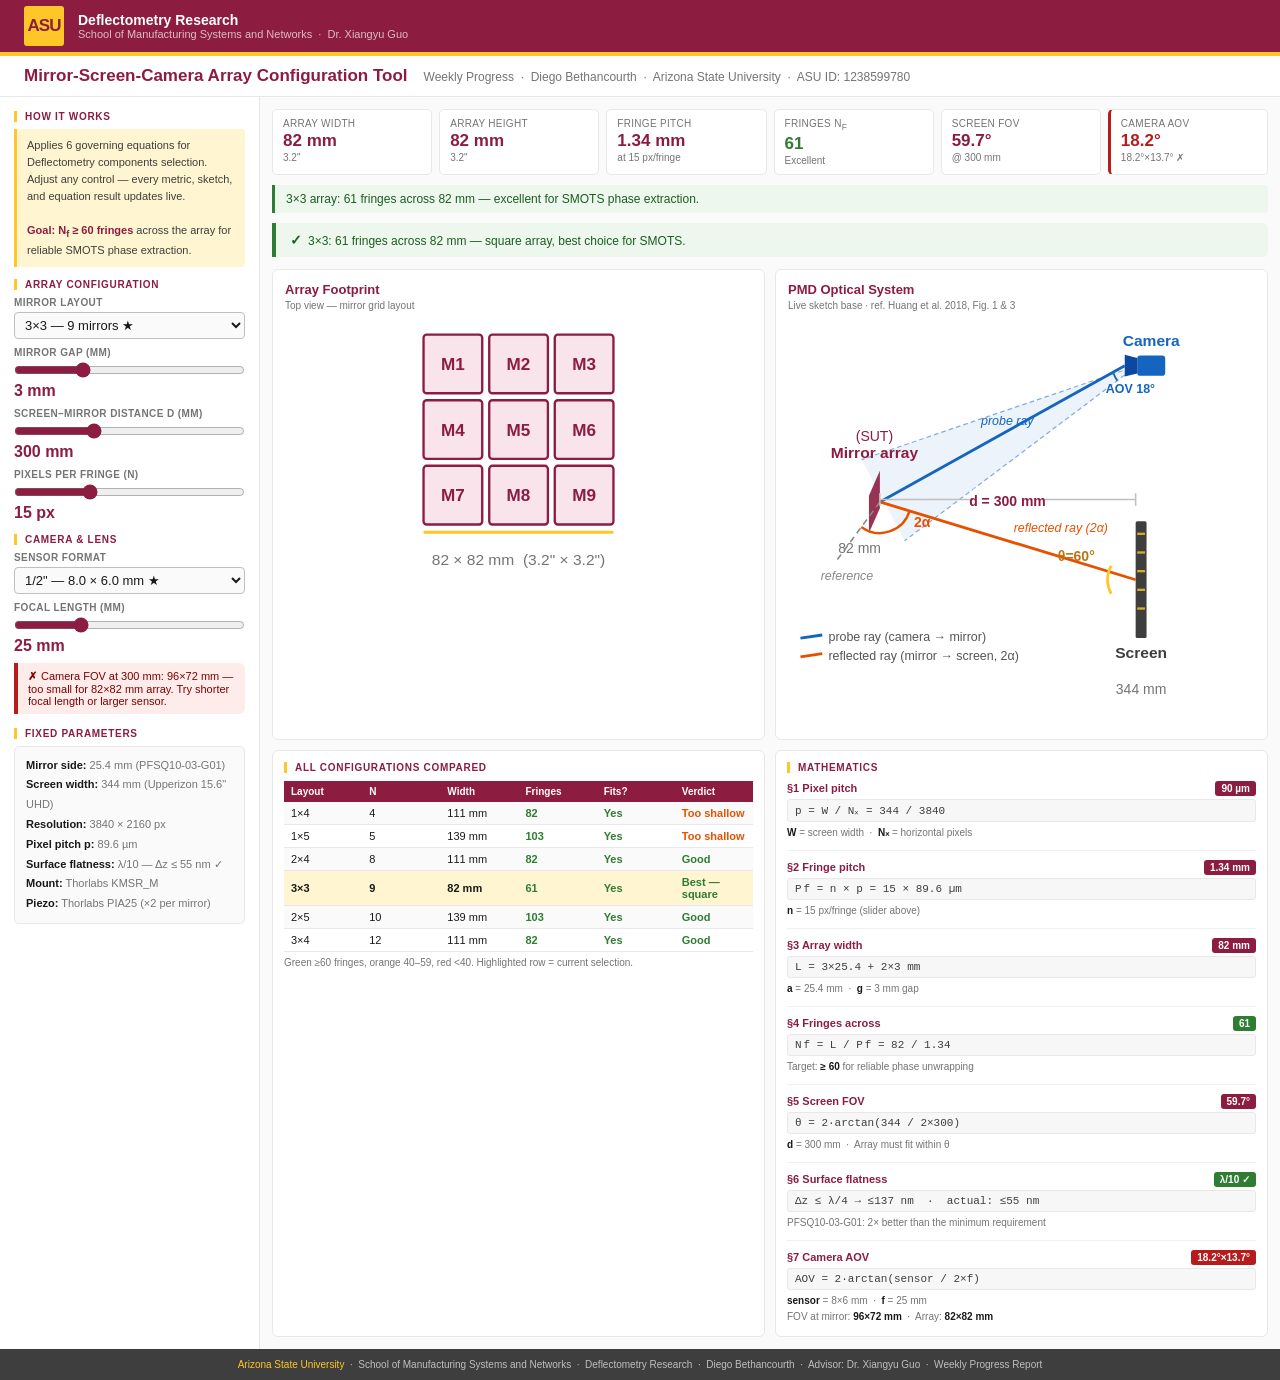
==== index.html @ 4e740aba "Rename Deflectometry_Mirror-Array-Camera-Calculator v1.2.html to index.html" ====
<!DOCTYPE html>
<html lang="en">
<head>
<meta charset="UTF-8">
<meta name="viewport" content="width=device-width, initial-scale=1.0">
<title>ASU Deflectometry — Array Configuration Tool</title>
<style>
*{box-sizing:border-box;margin:0;padding:0}
body{font-family:Arial,Helvetica,sans-serif;background:#FAFAFA;color:#191919;font-size:14px}
.nav{background:#8C1D40;display:flex;align-items:center;gap:14px;padding:0 24px;height:52px}
.asu-mark{background:#FFC627;width:40px;height:40px;display:flex;align-items:center;justify-content:center;border-radius:3px;flex-shrink:0}
.asu-mark span{color:#8C1D40;font-weight:900;font-size:17px;letter-spacing:-1px;font-family:Arial,sans-serif}
.nav-text{color:#fff}.nav-text .t1{font-size:14px;font-weight:700;line-height:1.2}.nav-text .t2{font-size:11px;color:rgba(255,255,255,0.7)}
.gold-bar{height:4px;background:#FFC627}
.page-hdr{background:#fff;border-bottom:1px solid #E8E8E8;padding:10px 24px;display:flex;align-items:baseline;gap:16px}
.page-hdr h1{font-size:17px;font-weight:700;color:#8C1D40}.page-hdr p{font-size:12px;color:#747474}
.app{display:grid;grid-template-columns:260px 1fr;gap:0;min-height:calc(100vh - 80px)}
.left-col{background:#fff;border-right:1px solid #E8E8E8;padding:14px;display:flex;flex-direction:column;gap:12px}
.right-col{padding:12px;display:flex;flex-direction:column;gap:10px}
.sec-lbl{font-size:10px;font-weight:700;color:#8C1D40;text-transform:uppercase;letter-spacing:.07em;border-left:3px solid #FFC627;padding-left:8px;margin-bottom:7px}
.ctrl-group{display:flex;flex-direction:column;gap:4px}
.ctrl-group label{font-size:10px;font-weight:700;color:#747474;text-transform:uppercase;letter-spacing:.04em}
.ctrl-group select{width:100%;font-size:13px;color:#191919;border:1px solid #BFBFBF;border-radius:4px;padding:4px 6px;background:#FAFAFA}
.ctrl-group input[type=range]{width:100%;accent-color:#8C1D40}
.ctrl-val{font-size:16px;font-weight:700;color:#8C1D40}
.explainer{background:#FFF5D0;border-left:3px solid #FFC627;padding:8px 10px;font-size:11px;color:#3E3E3E;line-height:1.55;border-radius:0 4px 4px 0}
.explainer strong{color:#8C1D40}
.fixed-box{background:#FAFAFA;border:1px solid #E8E8E8;border-radius:5px;padding:9px 11px}
.mvar{font-size:11px;color:#747474;line-height:1.8}.mvar span{color:#191919;font-weight:700}
.metrics-row{display:grid;grid-template-columns:repeat(6,1fr);gap:7px}
.metric{background:#fff;border:1px solid #E8E8E8;border-radius:5px;padding:8px 10px}
.metric .ml{font-size:10px;color:#747474;text-transform:uppercase;letter-spacing:.03em;margin-bottom:2px}
.metric .mv{font-size:17px;font-weight:700;color:#8C1D40}.metric .ms{font-size:10px;color:#747474;margin-top:1px}
.status-ok{background:#edf7ed;border-left:3px solid #2e7d32;border-radius:0 4px 4px 0;padding:7px 11px;font-size:12px;color:#1b5e20}
.status-warn{background:#fff8e1;border-left:3px solid #f9a825;border-radius:0 4px 4px 0;padding:7px 11px;font-size:12px;color:#4e342e}
.mid-row{display:grid;grid-template-columns:1fr 1fr;gap:10px}
.panel{background:#fff;border:1px solid #E8E8E8;border-radius:6px;padding:12px}
.panel-heading{font-size:13px;font-weight:700;color:#8C1D40;margin-bottom:3px}
.panel-sub{font-size:10px;color:#747474;margin-bottom:8px}
.bottom-row{display:grid;grid-template-columns:1fr 1fr;gap:10px}
.card{background:#fff;border:1px solid #E8E8E8;border-radius:6px;padding:11px}
.comp-table{width:100%;border-collapse:collapse;font-size:11px;table-layout:fixed}
.comp-table th{background:#8C1D40;color:#fff;padding:5px 7px;text-align:left;font-size:10px;font-weight:700}
.comp-table td{padding:5px 7px;border-bottom:1px solid #E8E8E8}
.comp-table tr.act td{background:#FFF5D0;font-weight:700}
.comp-table tr:nth-child(even):not(.act) td{background:#FAFAFA}
.g{color:#2e7d32;font-weight:700}.m{color:#e65100;font-weight:700}.b{color:#b71c1c;font-weight:700}
.math-block{margin-bottom:9px;padding-bottom:9px;border-bottom:1px solid #F0F0F0}
.math-block:last-child{border-bottom:none;margin-bottom:0;padding-bottom:0}
.math-title{font-size:11px;font-weight:700;color:#8C1D40;margin-bottom:3px;display:flex;justify-content:space-between;align-items:center}
.live{background:#8C1D40;color:#fff;font-size:10px;font-weight:700;padding:2px 6px;border-radius:3px;white-space:nowrap}
.formula{background:#F7F7F7;border:1px solid #E8E8E8;border-radius:3px;padding:4px 7px;font-family:"Courier New",monospace;font-size:11px;color:#3E3E3E;margin:3px 0}
.mvar2{font-size:10px;color:#747474;line-height:1.6}.mvar2 span{color:#191919;font-weight:700}
.verdict-good{background:#edf7ed;border-left:4px solid #2e7d32;border-radius:0 6px 6px 0;padding:9px 14px;font-size:12px;color:#1b5e20;font-weight:500;margin-bottom:2px}
.verdict-warn{background:#fff8e1;border-left:4px solid #f9a825;border-radius:0 6px 6px 0;padding:9px 14px;font-size:12px;color:#6d4c00;font-weight:500;margin-bottom:2px}
.verdict-bad{background:#fdecea;border-left:4px solid #b71c1c;border-radius:0 6px 6px 0;padding:9px 14px;font-size:12px;color:#7f0000;font-weight:500;margin-bottom:2px}
.footer{background:#3E3E3E;color:#BFBFBF;font-size:10px;padding:10px 24px;text-align:center;margin-top:auto}
.footer span{color:#FFC627}
</style>
</head>
<body>

<div class="nav">
  <div class="asu-mark"><span>ASU</span></div>
  <div class="nav-text">
    <div class="t1">Deflectometry Research</div>
    <div class="t2">School of Manufacturing Systems and Networks &nbsp;·&nbsp; Dr. Xiangyu Guo</div>
  </div>
</div>
<div class="gold-bar"></div>

<div class="page-hdr">
  <h1>Mirror-Screen-Camera Array Configuration Tool</h1>
  <p>Weekly Progress &nbsp;·&nbsp; Diego Bethancourth &nbsp;·&nbsp; Arizona State University &nbsp;·&nbsp; ASU ID: 1238599780</p>
</div>

<div class="app">
  <div class="left-col">

    <div>
      <div class="sec-lbl">How it works</div>
      <div class="explainer">
        Applies 6 governing equations for Deflectometry components selection. Adjust any control — every metric, sketch, and equation result updates live.
        <br><br><strong>Goal: N<sub>f</sub> &ge; 60 fringes</strong> across the array for reliable SMOTS phase extraction.
      </div>
    </div>

    <div>
      <div class="sec-lbl">Array configuration</div>
      <div class="ctrl-group" style="margin-bottom:8px">
        <label>Mirror layout</label>
        <select id="arr" onchange="update()">
          <option value="1x4">1&times;4 &mdash; 4 mirrors (linear)</option>
          <option value="1x5">1&times;5 &mdash; 5 mirrors (linear)</option>
          <option value="2x4">2&times;4 &mdash; 8 mirrors</option>
          <option value="3x3" selected>3&times;3 &mdash; 9 mirrors &#9733;</option>
          <option value="2x5">2&times;5 &mdash; 10 mirrors</option>
          <option value="3x4">3&times;4 &mdash; 12 mirrors</option>
        </select>
      </div>
      <div class="ctrl-group" style="margin-bottom:8px">
        <label>Mirror gap (mm)</label>
        <input type="range" id="gap" min="1" max="8" value="3" step="1" oninput="update()">
        <span class="ctrl-val" id="gap-v">3 mm</span>
      </div>
      <div class="ctrl-group" style="margin-bottom:8px">
        <label>Screen&ndash;mirror distance d (mm)</label>
        <input type="range" id="dist" min="200" max="500" value="300" step="10" oninput="update()">
        <span class="ctrl-val" id="dist-v">300 mm</span>
      </div>
      <div class="ctrl-group">
        <label>Pixels per fringe (n)</label>
        <input type="range" id="ppf" min="8" max="30" value="15" step="1" oninput="update()">
        <span class="ctrl-val" id="ppf-v">15 px</span>
      </div>
    </div>

    <div>
      <div class="sec-lbl">Camera &amp; Lens</div>
      <div class="ctrl-group" style="margin-bottom:8px">
        <label>Sensor format</label>
        <select id="sensor" onchange="update()">
          <option value="4.8,3.6">1/4" — 4.8 × 3.6 mm</option>
          <option value="6.4,4.8">1/3" — 6.4 × 4.8 mm</option>
          <option value="8.0,6.0" selected>1/2" — 8.0 × 6.0 mm ★</option>
          <option value="11.0,8.0">2/3" — 11.0 × 8.0 mm</option>
          <option value="12.8,9.6">1" — 12.8 × 9.6 mm</option>
          <option value="17.6,13.2">4/3" — 17.6 × 13.2 mm</option>
          <option value="23.5,15.6">APS-C — 23.5 × 15.6 mm</option>
        </select>
      </div>
      <div class="ctrl-group" style="margin-bottom:8px">
        <label>Focal length (mm)</label>
        <input type="range" id="focal" min="6" max="75" value="25" step="1" oninput="update()">
        <span class="ctrl-val" id="focal-v">25 mm</span>
      </div>
      <div id="cam-check" class="verdict-good" style="font-size:11px;padding:7px 10px;margin-top:4px"></div>
    </div>

    <div>
      <div class="sec-lbl">Fixed parameters</div>
      <div class="fixed-box">
        <div class="mvar">
          <span>Mirror side:</span> 25.4 mm (PFSQ10-03-G01)<br>
          <span>Screen width:</span> 344 mm (Upperizon 15.6&quot; UHD)<br>
          <span>Resolution:</span> 3840 &times; 2160 px<br>
          <span>Pixel pitch p:</span> 89.6 &micro;m<br>
          <span>Surface flatness:</span> &lambda;/10 &mdash; &Delta;z &le; 55 nm &#10003;<br>
          <span>Mount:</span> Thorlabs KMSR_M<br>
          <span>Piezo:</span> Thorlabs PIA25 (&times;2 per mirror)
        </div>
      </div>
    </div>

  </div>

  <div class="right-col">
    <div class="metrics-row" id="metrics"></div>
    <div id="status"></div>

    <div id="verdict-banner" class="verdict-good"></div>

    <div class="mid-row">
      <div class="panel">
        <div class="panel-heading">Array Footprint</div>
        <div class="panel-sub">Top view &mdash; mirror grid layout</div>
        <svg id="arr-svg" width="100%" viewBox="0 0 300 160"></svg>
      </div>
      <div class="panel">
        <div class="panel-heading">PMD Optical System</div>
        <div class="panel-sub">Live sketch base &middot; ref. Huang et al. 2018, Fig. 1 &amp; 3</div>
        <svg id="sys-svg" width="100%" viewBox="0 0 300 260"></svg>
      </div>
    </div>

    <div class="bottom-row">
      <div class="card">
        <div class="sec-lbl" style="margin-bottom:8px">All configurations compared</div>
        <div id="comp"></div>
      </div>
      <div class="card">
        <div class="sec-lbl" style="margin-bottom:8px">Mathematics</div>
        <div id="math"></div>
      </div>
    </div>
  </div>
</div>

<div class="footer">
  <span>Arizona State University</span> &nbsp;&middot;&nbsp; School of Manufacturing Systems and Networks &nbsp;&middot;&nbsp;
  Deflectometry Research &nbsp;&middot;&nbsp; Diego Bethancourth &nbsp;&middot;&nbsp; Advisor: Dr. Xiangyu Guo &nbsp;&middot;&nbsp; Weekly Progress Report
</div>

<script>
const MIRROR=25.4, SW=344, PP=SW/3840;
const cfgs={'1x4':{c:4,r:1},'1x5':{c:5,r:1},'2x4':{c:4,r:2},'3x3':{c:3,r:3},'2x5':{c:5,r:2},'3x4':{c:4,r:3}};

function update(){
  const key=document.getElementById('arr').value;
  const gap=+document.getElementById('gap').value;
  const dist=+document.getElementById('dist').value;
  const ppf=+document.getElementById('ppf').value;
  const focal=+document.getElementById('focal').value;
  const sensorVal=document.getElementById('sensor').value.split(',');
  const sW=+sensorVal[0], sH=+sensorVal[1];
  document.getElementById('gap-v').textContent=gap+' mm';
  document.getElementById('dist-v').textContent=dist+' mm';
  document.getElementById('ppf-v').textContent=ppf+' px';
  document.getElementById('focal-v').textContent=focal+' mm';

  // Camera AOV
  const aovH=2*Math.atan(sW/2/focal)*180/Math.PI;
  const aovV=2*Math.atan(sH/2/focal)*180/Math.PI;
  // Field of view at mirror distance
  const fovAtMir_W=2*dist*Math.tan(aovH/2*Math.PI/180);
  const fovAtMir_H=2*dist*Math.tan(aovV/2*Math.PI/180);

  const {c,r}=cfgs[key];
  const W=c*MIRROR+(c-1)*gap, H=r*MIRROR+(r-1)*gap;
  const Pf=ppf*PP, Nf=W/Pf;
  const fov=2*Math.atan(SW/2/dist)*180/Math.PI;
  const fits=W<=SW*0.9, nfg=Nf>=60, nfok=Nf>=40;
  const vc=nfg?'#2e7d32':nfok?'#e65100':'#b71c1c';

  // Camera FOV check
  const camFitsW=fovAtMir_W>=W, camFitsH=fovAtMir_H>=H;
  const camOk=camFitsW&&camFitsH;
  const camIcon=camOk?'&#10003;':'&#10007;';
  const camCls=camOk?'verdict-good':'verdict-bad';
  const camMsg=camOk
    ?`Camera FOV at ${dist} mm: ${Math.round(fovAtMir_W)}&times;${Math.round(fovAtMir_H)} mm &mdash; covers ${Math.round(W)}&times;${Math.round(H)} mm array. AOV ${aovH.toFixed(1)}&deg;&times;${aovV.toFixed(1)}&deg; &#10003;`
    :`Camera FOV at ${dist} mm: ${Math.round(fovAtMir_W)}&times;${Math.round(fovAtMir_H)} mm &mdash; too small for ${Math.round(W)}&times;${Math.round(H)} mm array. Try shorter focal length or larger sensor.`;

  document.getElementById('metrics').innerHTML=`
    <div class="metric"><div class="ml">Array width</div><div class="mv">${Math.round(W)} mm</div><div class="ms">${(W/25.4).toFixed(1)}"</div></div>
    <div class="metric"><div class="ml">Array height</div><div class="mv">${Math.round(H)} mm</div><div class="ms">${(H/25.4).toFixed(1)}"</div></div>
    <div class="metric"><div class="ml">Fringe pitch</div><div class="mv">${Pf.toFixed(2)} mm</div><div class="ms">at ${ppf} px/fringe</div></div>
    <div class="metric"><div class="ml">Fringes N<sub>f</sub></div><div class="mv" style="color:${vc}">${Math.round(Nf)}</div><div class="ms">${nfg?'Excellent':nfok?'Marginal':'Too few'}</div></div>
    <div class="metric"><div class="ml">Screen FOV</div><div class="mv">${fov.toFixed(1)}&deg;</div><div class="ms">@ ${dist} mm</div></div>
    <div class="metric" style="border-left:3px solid ${camOk?'#2e7d32':'#b71c1c'}"><div class="ml">Camera AOV</div><div class="mv" style="color:${camOk?'#2e7d32':'#b71c1c'}">${aovH.toFixed(1)}&deg;</div><div class="ms">${aovH.toFixed(1)}&deg;&times;${aovV.toFixed(1)}&deg; ${camOk?'&#10003;':'&#10007;'}</div></div>`;

  const msg=!fits
    ?`Array width ${Math.round(W)} mm exceeds screen limit. Reduce columns or gap.`
    :!nfok
    ?`Only ${Math.round(Nf)} fringes &mdash; try reducing pixels/fringe or adding more columns.`
    :`${c}&times;${r} array: ${Math.round(Nf)} fringes across ${Math.round(W)} mm &mdash; ${nfg?'excellent':'adequate'} for SMOTS phase extraction.`;
  document.getElementById('status').innerHTML=`<div class="${(!fits||!nfok)?'status-warn':'status-ok'}">${msg}</div>`;

  document.getElementById('cam-check').className=camCls;
  document.getElementById('cam-check').innerHTML=`<span style="font-weight:700;margin-right:4px">${camIcon}</span>${camMsg}`;

  drawArray(c,r,gap);
  drawSystem(dist,W,fov,aovH);

  const rows=Object.entries(cfgs).map(([k,{c:cc,r:rr}])=>{
    const w=cc*MIRROR+(cc-1)*gap, nf=Math.round(w/Pf), f=w<=SW*0.9;
    const nc=nf>=60?'g':nf>=40?'m':'b';
    const shallow=rr===1;
    const verdict=!f?'<span class="b">Exceeds screen</span>'
      :nf<40?'<span class="b">Too few fringes</span>'
      :shallow?'<span class="m">Too shallow</span>'
      :nf>=60&&!shallow?`<span class="g">${cc===rr?'Best &mdash; square':'Good'}</span>`
      :'<span class="m">Marginal</span>';
    return `<tr class="${k===key?'act':''}"><td>${rr}&times;${cc}</td><td>${cc*rr}</td><td>${Math.round(w)} mm</td><td class="${nc}">${nf}</td><td class="${f?'g':'b'}">${f?'Yes':'No'}</td><td>${verdict}</td></tr>`;
  }).join('');
  document.getElementById('comp').innerHTML=`
    <table class="comp-table"><tr><th>Layout</th><th>N</th><th>Width</th><th>Fringes</th><th>Fits?</th><th>Verdict</th></tr>${rows}</table>
    <p style="font-size:10px;color:#747474;margin-top:5px">Green &ge;60 fringes, orange 40&ndash;59, red &lt;40. Highlighted row = current selection.</p>`;

  const selCfg=cfgs[key];
  const selW=selCfg.c*MIRROR+(selCfg.c-1)*gap, selNf=Math.round(selW/Pf);
  const selFits=selW<=SW*0.9, selShallow=selCfg.r===1;
  const selGood=selFits&&selNf>=60&&!selShallow;
  const selMarginal=selFits&&selNf>=40&&!selGood;
  const bannerCls=!selFits||selNf<40?'verdict-bad':selShallow?'verdict-warn':selMarginal?'verdict-warn':'verdict-good';
  const bannerIcon=selGood?'&#10003;':(!selFits||selNf<40)?'&#10007;':'&#9888;';
  const bannerText=!selFits?`${selCfg.c}&times;${selCfg.r}: Array width ${Math.round(selW)} mm exceeds screen — reduce columns or gap.`
    :selNf<40?`${selCfg.c}&times;${selCfg.r}: Only ${selNf} fringes — too few for reliable phase extraction.`
    :selShallow?`${selCfg.c}&times;${selCfg.r}: Linear array — only ${selCfg.r} row. Consider adding rows for better 2D coverage.`
    :selMarginal?`${selCfg.c}&times;${selCfg.r}: ${selNf} fringes — marginal. Try increasing columns or reducing px/fringe.`
    :`${selCfg.c}&times;${selCfg.r}: ${selNf} fringes across ${Math.round(selW)} mm — ${selCfg.c===selCfg.r?'square array, best choice':'good configuration'} for SMOTS.`;
  document.getElementById('verdict-banner').className=bannerCls;
  document.getElementById('verdict-banner').innerHTML=`<span style="font-size:14px;font-weight:700;margin-right:6px">${bannerIcon}</span>${bannerText}`;

  document.getElementById('math').innerHTML=`
    <div class="math-block">
      <div class="math-title">&sect;1 Pixel pitch <span class="live">${(PP*1000).toFixed(0)} &micro;m</span></div>
      <div class="formula">p = W / N&#x2093; = 344 / 3840</div>
      <div class="mvar2"><span>W</span> = screen width &nbsp;&middot;&nbsp; <span>N&#x2093;</span> = horizontal pixels</div>
    </div>
    <div class="math-block">
      <div class="math-title">&sect;2 Fringe pitch <span class="live">${Pf.toFixed(2)} mm</span></div>
      <div class="formula">P&#8198;f = n &times; p = ${ppf} &times; 89.6 &micro;m</div>
      <div class="mvar2"><span>n</span> = ${ppf} px/fringe (slider above)</div>
    </div>
    <div class="math-block">
      <div class="math-title">&sect;3 Array width <span class="live">${Math.round(W)} mm</span></div>
      <div class="formula">L = ${c}&times;25.4 + ${c>1?c-1:0}&times;${gap} mm</div>
      <div class="mvar2"><span>a</span> = 25.4 mm &nbsp;&middot;&nbsp; <span>g</span> = ${gap} mm gap</div>
    </div>
    <div class="math-block">
      <div class="math-title">&sect;4 Fringes across <span class="live" style="background:${vc}">${Math.round(Nf)}</span></div>
      <div class="formula">N&#8198;f = L / P&#8198;f = ${Math.round(W)} / ${Pf.toFixed(2)}</div>
      <div class="mvar2">Target: <span>&ge; 60</span> for reliable phase unwrapping</div>
    </div>
    <div class="math-block">
      <div class="math-title">&sect;5 Screen FOV <span class="live">${fov.toFixed(1)}&deg;</span></div>
      <div class="formula">&theta; = 2&middot;arctan(344 / 2&times;${dist})</div>
      <div class="mvar2"><span>d</span> = ${dist} mm &nbsp;&middot;&nbsp; Array must fit within &theta;</div>
    </div>
    <div class="math-block">
      <div class="math-title">&sect;6 Surface flatness <span class="live" style="background:#2e7d32">&lambda;/10 &#10003;</span></div>
      <div class="formula">&Delta;z &le; &lambda;/4 &rarr; &le;137 nm &nbsp;&middot;&nbsp; actual: &le;55 nm</div>
      <div class="mvar2">PFSQ10-03-G01: 2&times; better than the minimum requirement</div>
    </div>
    <div class="math-block">
      <div class="math-title">&sect;7 Camera AOV <span class="live" style="background:${camOk?'#2e7d32':'#b71c1c'}">${aovH.toFixed(1)}&deg;&times;${aovV.toFixed(1)}&deg;</span></div>
      <div class="formula">AOV = 2&middot;arctan(sensor / 2&times;f)</div>
      <div class="mvar2"><span>sensor</span> = ${sW}&times;${sH} mm &nbsp;&middot;&nbsp; <span>f</span> = ${focal} mm<br>FOV at mirror: <span>${Math.round(fovAtMir_W)}&times;${Math.round(fovAtMir_H)} mm</span> &nbsp;&middot;&nbsp; Array: <span>${Math.round(W)}&times;${Math.round(H)} mm</span></div>
    </div>`;
}

function drawArray(cols,rows,gap){
  const svg=document.getElementById('arr-svg');
  const pX=12,pY=10,svgW=300,svgH=160;
  const uW=svgW-2*pX, uH=svgH-2*pY-18;
  const tW=cols*MIRROR+(cols-1)*gap, tH=rows*MIRROR+(rows-1)*gap;
  const sc=Math.min(uW/tW,uH/tH);
  const mw=MIRROR*sc, gp=gap*sc;
  const oX=pX+(uW-(cols*mw+(cols-1)*gp))/2;
  const oY=pY+(uH-(rows*mw+(rows-1)*gp))/2;
  let h='';
  for(let row=0;row<rows;row++) for(let col=0;col<cols;col++){
    const x=oX+col*(mw+gp), y=oY+row*(mw+gp), i=row*cols+col+1;
    h+=`<rect x="${x.toFixed(1)}" y="${y.toFixed(1)}" width="${mw.toFixed(1)}" height="${mw.toFixed(1)}" rx="2" fill="#F9E4EC" stroke="#8C1D40" stroke-width="1.5"/>`;
    h+=`<text x="${(x+mw/2).toFixed(1)}" y="${(y+mw/2+4).toFixed(1)}" text-anchor="middle" font-family="Arial" font-size="${Math.max(7,Math.min(11,mw*.36)).toFixed(0)}" fill="#8C1D40" font-weight="700">M${i}</text>`;
  }
  const aW=cols*mw+(cols-1)*gp;
  const cx=(oX+aW/2).toFixed(1), lY=(oY+rows*mw+(rows-1)*gp+5).toFixed(1);
  h+=`<line x1="${oX.toFixed(1)}" y1="${lY}" x2="${(oX+aW).toFixed(1)}" y2="${lY}" stroke="#FFC627" stroke-width="2"/>`;
  h+=`<text x="${cx}" y="${svgH-2}" text-anchor="middle" font-family="Arial" font-size="10" fill="#747474">${Math.round(tW)} \u00d7 ${Math.round(tH)} mm \u00a0(${(tW/25.4).toFixed(1)}" \u00d7 ${(tH/25.4).toFixed(1)}")</text>`;
  svg.innerHTML=h;
}

function drawSystem(dist,arrayW,fov,aovH){
  const svg=document.getElementById('sys-svg');
  const W=300,H=225;
  const mirX=52, midY=H/2+5;
  const mirH=Math.min(80,Math.max(24,arrayW*0.25));
  const mirTop=midY-mirH/2, mirBot=midY+mirH/2, mirW=7, tilt=8;
  const distFrac=(dist-200)/(500-200);
  const camX=220+distFrac*40, camY=30;
  const scrX=210+distFrac*40, scrH=75;
  const scrTopY=H-20-scrH, scrBotY=H-20, scrW=7;
  const refX=mirX+mirW, refY=midY;
  const cW=18, cH=13, lx1=camX-cW/2;
  let h='';

  // Camera AOV cone — shows how much the lens sees at mirror distance
  const aovRad=(aovH||40)*Math.PI/180;
  // Direction from camera to mirror
  const dx=refX-lx1, dy=refY-camY;
  const camDist=Math.sqrt(dx*dx+dy*dy);
  const baseAngle=Math.atan2(dy,dx);
  const coneLen=camDist;
  const cx1=lx1+coneLen*Math.cos(baseAngle-aovRad/2);
  const cy1=camY+coneLen*Math.sin(baseAngle-aovRad/2);
  const cx2=lx1+coneLen*Math.cos(baseAngle+aovRad/2);
  const cy2=camY+coneLen*Math.sin(baseAngle+aovRad/2);
  h+=`<polygon points="${lx1},${camY} ${cx1.toFixed(1)},${cy1.toFixed(1)} ${cx2.toFixed(1)},${cy2.toFixed(1)}" fill="#1565C0" opacity="0.08"/>`;
  h+=`<line x1="${lx1}" y1="${camY}" x2="${cx1.toFixed(1)}" y2="${cy1.toFixed(1)}" stroke="#1565C0" stroke-width="0.8" stroke-dasharray="3,2" opacity="0.5"/>`;
  h+=`<line x1="${lx1}" y1="${camY}" x2="${cx2.toFixed(1)}" y2="${cy2.toFixed(1)}" stroke="#1565C0" stroke-width="0.8" stroke-dasharray="3,2" opacity="0.5"/>`;
  // AOV label
  const aovArcR=16;
  const aax1=lx1+aovArcR*Math.cos(baseAngle-aovRad/2);
  const aay1=camY+aovArcR*Math.sin(baseAngle-aovRad/2);
  const aax2=lx1+aovArcR*Math.cos(baseAngle+aovRad/2);
  const aay2=camY+aovArcR*Math.sin(baseAngle+aovRad/2);
  h+=`<path d="M ${aax1.toFixed(1)} ${aay1.toFixed(1)} A ${aovArcR} ${aovArcR} 0 0 1 ${aax2.toFixed(1)} ${aay2.toFixed(1)}" fill="none" stroke="#1565C0" stroke-width="1.2"/>`;
  h+=`<text x="${(lx1+aovArcR*Math.cos(baseAngle)-6).toFixed(1)}" y="${(camY+aovArcR*Math.sin(baseAngle)+10).toFixed(1)}" font-family="Arial" font-size="8" fill="#1565C0" font-weight="700">AOV ${(aovH||40).toFixed(0)}&deg;</text>`;

  h+=`<polygon points="${mirX},${mirTop+tilt} ${mirX+mirW},${mirTop-tilt} ${mirX+mirW},${mirBot-tilt} ${mirX},${mirBot+tilt}" fill="#8C1D40" opacity="0.9"/>`;
  h+=`<text x="${mirX+mirW/2}" y="${mirTop-tilt-8}" text-anchor="middle" font-family="Arial" font-size="10" fill="#8C1D40" font-weight="700">Mirror array</text>`;
  h+=`<text x="${mirX+mirW/2}" y="${mirTop-tilt-19}" text-anchor="middle" font-family="Arial" font-size="9" fill="#8C1D40">(SUT)</text>`;
  h+=`<text x="${mirX-6}" y="${mirBot+tilt+13}" text-anchor="middle" font-family="Arial" font-size="9" fill="#747474">${Math.round(arrayW)} mm</text>`;

  h+=`<rect x="${lx1}" y="${camY-cH/2}" width="${cW}" height="${cH}" rx="2" fill="#1565C0"/>`;
  h+=`<polygon points="${lx1},${camY-5} ${lx1-8},${camY-7} ${lx1-8},${camY+7} ${lx1},${camY+5}" fill="#0D47A1"/>`;
  h+=`<text x="${camX}" y="${camY-cH/2-6}" text-anchor="middle" font-family="Arial" font-size="10" fill="#1565C0" font-weight="700">Camera</text>`;

  h+=`<rect x="${scrX}" y="${scrTopY}" width="${scrW}" height="${scrH}" rx="1" fill="#3E3E3E"/>`;
  for(let i=0;i<5;i++){const ly=scrTopY+8+i*12;if(ly<scrBotY-4)h+=`<line x1="${scrX+1}" y1="${ly}" x2="${scrX+scrW-1}" y2="${ly}" stroke="#FFC627" stroke-width="1.5" opacity="0.8"/>`;}
  h+=`<text x="${scrX+scrW/2}" y="${scrBotY+13}" text-anchor="middle" font-family="Arial" font-size="10" fill="#3E3E3E" font-weight="700">Screen</text>`;
  h+=`<text x="${scrX+scrW/2}" y="${scrBotY+36}" text-anchor="middle" font-family="Arial" font-size="9" fill="#747474">344 mm</text>`;

  h+=`<line x1="${lx1-8}" y1="${camY}" x2="${refX}" y2="${refY}" stroke="#1565C0" stroke-width="1.8"/>`;
  const pmx=((lx1-8+refX)/2-14).toFixed(0), pmy=((camY+refY)/2-6).toFixed(0);
  h+=`<text x="${pmx}" y="${pmy}" font-family="Arial" font-size="8" fill="#1565C0" font-style="italic">probe ray</text>`;

  const scrCY=(scrTopY+scrBotY)/2;
  h+=`<line x1="${refX}" y1="${refY}" x2="${scrX}" y2="${scrCY}" stroke="#E65100" stroke-width="1.8"/>`;
  const rmx=((refX+scrX)/2+4).toFixed(0), rmy=((refY+scrCY)/2-6).toFixed(0);
  h+=`<text x="${rmx}" y="${rmy}" font-family="Arial" font-size="8" fill="#E65100" font-style="italic">reflected ray (2\u03b1)</text>`;

  h+=`<line x1="${refX}" y1="${refY}" x2="${refX-28}" y2="${refY+38}" stroke="#888" stroke-width="1" stroke-dasharray="4,3"/>`;
  h+=`<text x="${refX-38}" y="${refY+50}" font-family="Arial" font-size="8" fill="#888" font-style="italic">reference</text>`;

  const arcR=20;
  const refDir=Math.atan2(38,-28);
  const refAngle=Math.atan2(scrCY-refY,scrX-refX);
  const a1x=refX+arcR*Math.cos(refDir), a1y=refY+arcR*Math.sin(refDir);
  const a2x=refX+arcR*Math.cos(refAngle), a2y=refY+arcR*Math.sin(refAngle);
  h+=`<path d="M ${a1x.toFixed(1)} ${a1y.toFixed(1)} A ${arcR} ${arcR} 0 0 0 ${a2x.toFixed(1)} ${a2y.toFixed(1)}" fill="none" stroke="#E65100" stroke-width="1.5"/>`;
  h+=`<text x="${refX+arcR+2}" y="${refY+16}" font-family="Arial" font-size="9" fill="#E65100" font-weight="700">2\u03b1</text>`;

  const dimY=scrTopY-14;
  h+=`<line x1="${refX}" y1="${dimY}" x2="${scrX}" y2="${dimY}" stroke="#BFBFBF" stroke-width="1"/>`;
  h+=`<line x1="${refX}" y1="${dimY-4}" x2="${refX}" y2="${dimY+4}" stroke="#BFBFBF" stroke-width="1"/>`;
  h+=`<line x1="${scrX}" y1="${dimY-4}" x2="${scrX}" y2="${dimY+4}" stroke="#BFBFBF" stroke-width="1"/>`;
  const dMidX=((refX+scrX)/2).toFixed(0);
  h+=`<rect x="${+dMidX-22}" y="${dimY-7}" width="44" height="13" fill="#fff"/>`;
  h+=`<text x="${dMidX}" y="${dimY+4}" text-anchor="middle" font-family="Arial" font-size="9" fill="#8C1D40" font-weight="700">d = ${dist} mm</text>`;

  const fovRad=fov*Math.PI/180, aR=18;
  const fA1=Math.PI-fovRad/2, fA2=Math.PI+fovRad/2;
  const fax1=scrX+aR*Math.cos(fA1), fay1=scrCY+aR*Math.sin(fA1);
  const fax2=scrX+aR*Math.cos(fA2), fay2=scrCY+aR*Math.sin(fA2);
  h+=`<path d="M ${fax1.toFixed(1)} ${fay1.toFixed(1)} A ${aR} ${aR} 0 0 1 ${fax2.toFixed(1)} ${fay2.toFixed(1)}" fill="none" stroke="#FFC627" stroke-width="1.8"/>`;
  h+=`<text x="${scrX-aR-32}" y="${scrCY-12}" font-family="Arial" font-size="9" fill="#BA7517" font-weight="700">\u03b8=${fov.toFixed(0)}\u00b0</text>`;

  h+=`<line x1="8" y1="${H-20}" x2="22" y2="${H-22}" stroke="#1565C0" stroke-width="1.8"/>`;
  h+=`<text x="26" y="${H-18}" font-family="Arial" font-size="8" fill="#555">probe ray (camera \u2192 mirror)</text>`;
  h+=`<line x1="8" y1="${H-8}" x2="22" y2="${H-10}" stroke="#E65100" stroke-width="1.8"/>`;
  h+=`<text x="26" y="${H-6}" font-family="Arial" font-size="8" fill="#555">reflected ray (mirror \u2192 screen, 2\u03b1)</text>`;

  svg.innerHTML=h;
}

update();
</script>
</body>
</html>
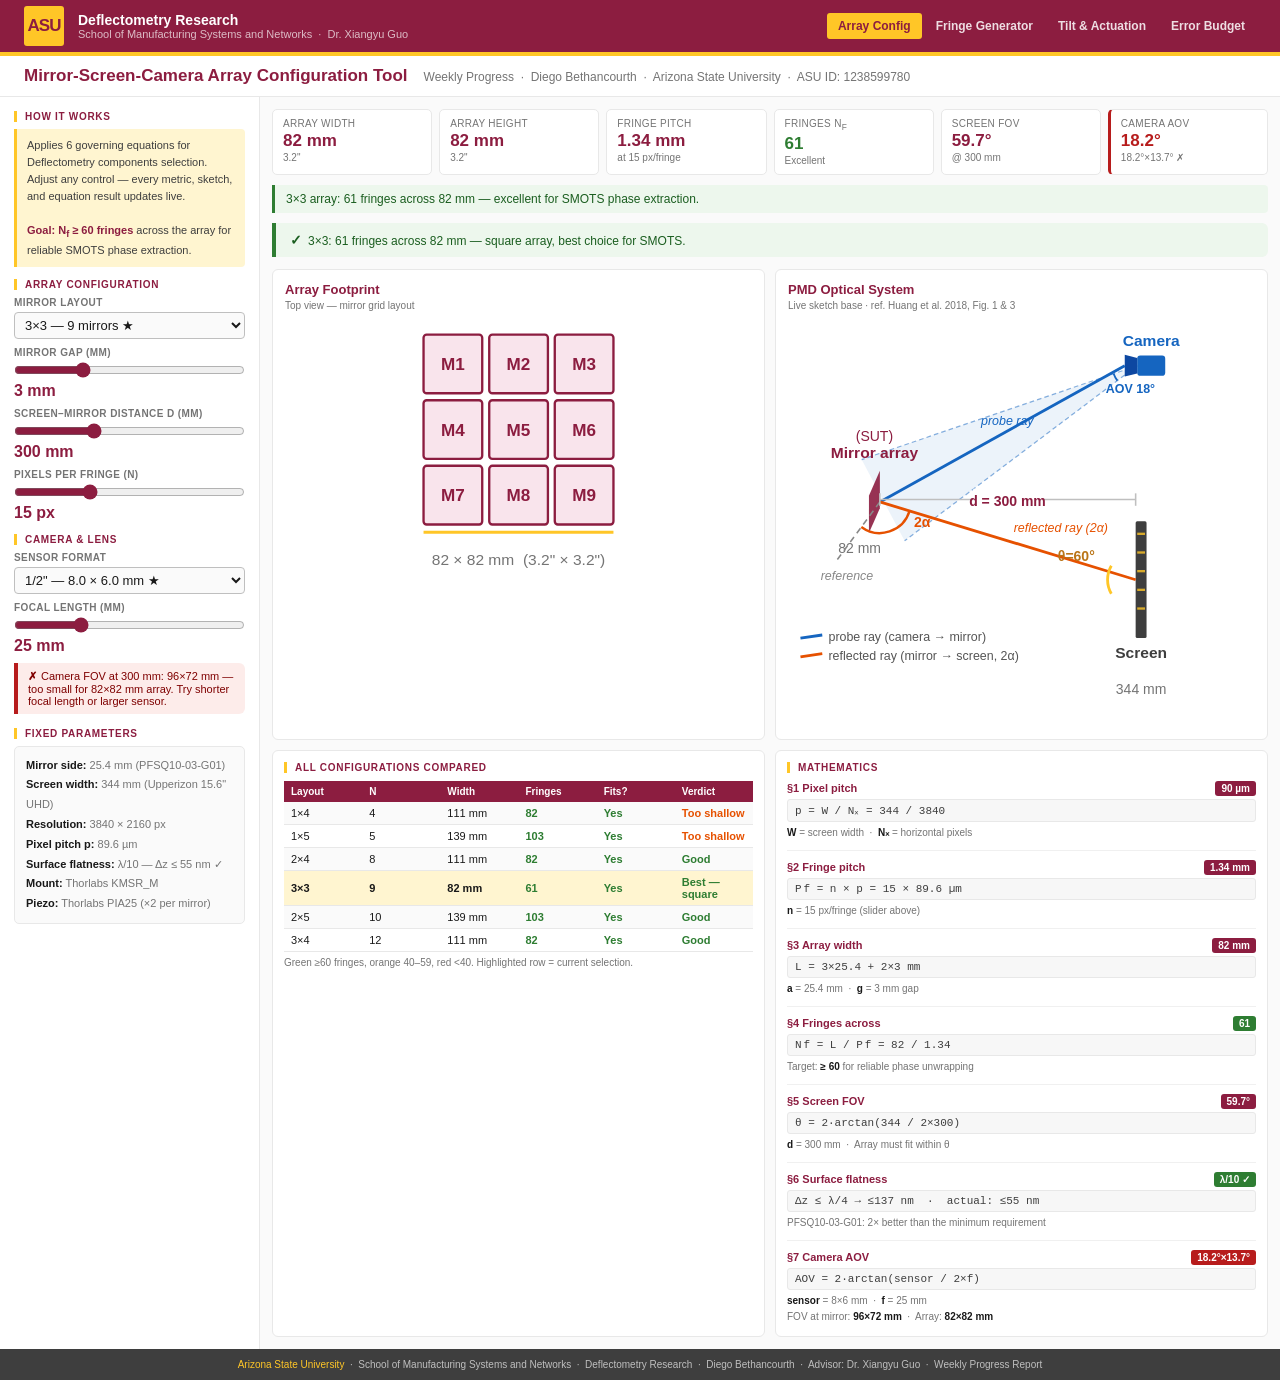
==== commit 6f82b04e: "Extend the tool into a four-page deflectometry toolkit The repository held one page: the mirror-arra" ====
--- a/index.html
+++ b/index.html
@@ -7,12 +7,16 @@
 <style>
 *{box-sizing:border-box;margin:0;padding:0}
 body{font-family:Arial,Helvetica,sans-serif;background:#FAFAFA;color:#191919;font-size:14px}
-.nav{background:#8C1D40;display:flex;align-items:center;gap:14px;padding:0 24px;height:52px}
+.nav{background:#8C1D40;display:flex;align-items:center;gap:14px;padding:0 24px;height:52px;flex-wrap:wrap}
 .asu-mark{background:#FFC627;width:40px;height:40px;display:flex;align-items:center;justify-content:center;border-radius:3px;flex-shrink:0}
 .asu-mark span{color:#8C1D40;font-weight:900;font-size:17px;letter-spacing:-1px;font-family:Arial,sans-serif}
 .nav-text{color:#fff}.nav-text .t1{font-size:14px;font-weight:700;line-height:1.2}.nav-text .t2{font-size:11px;color:rgba(255,255,255,0.7)}
+.nav-links{margin-left:auto;display:flex;gap:3px;flex-wrap:wrap}
+.nav-links a{color:rgba(255,255,255,.85);text-decoration:none;font-size:12px;font-weight:700;padding:6px 11px;border-radius:3px;white-space:nowrap}
+.nav-links a:hover{background:rgba(255,255,255,.14);color:#fff}
+.nav-links a.active{background:#FFC627;color:#8C1D40}
 .gold-bar{height:4px;background:#FFC627}
-.page-hdr{background:#fff;border-bottom:1px solid #E8E8E8;padding:10px 24px;display:flex;align-items:baseline;gap:16px}
+.page-hdr{background:#fff;border-bottom:1px solid #E8E8E8;padding:10px 24px;display:flex;align-items:baseline;gap:16px;flex-wrap:wrap}
 .page-hdr h1{font-size:17px;font-weight:700;color:#8C1D40}.page-hdr p{font-size:12px;color:#747474}
 .app{display:grid;grid-template-columns:260px 1fr;gap:0;min-height:calc(100vh - 80px)}
 .left-col{background:#fff;border-right:1px solid #E8E8E8;padding:14px;display:flex;flex-direction:column;gap:12px}
@@ -66,6 +70,12 @@
     <div class="t1">Deflectometry Research</div>
     <div class="t2">School of Manufacturing Systems and Networks &nbsp;·&nbsp; Dr. Xiangyu Guo</div>
   </div>
+  <nav class="nav-links">
+    <a href="index.html" class="active">Array Config</a>
+    <a href="fringes.html">Fringe Generator</a>
+    <a href="piezo.html">Tilt &amp; Actuation</a>
+    <a href="budget.html">Error Budget</a>
+  </nav>
 </div>
 <div class="gold-bar"></div>
 
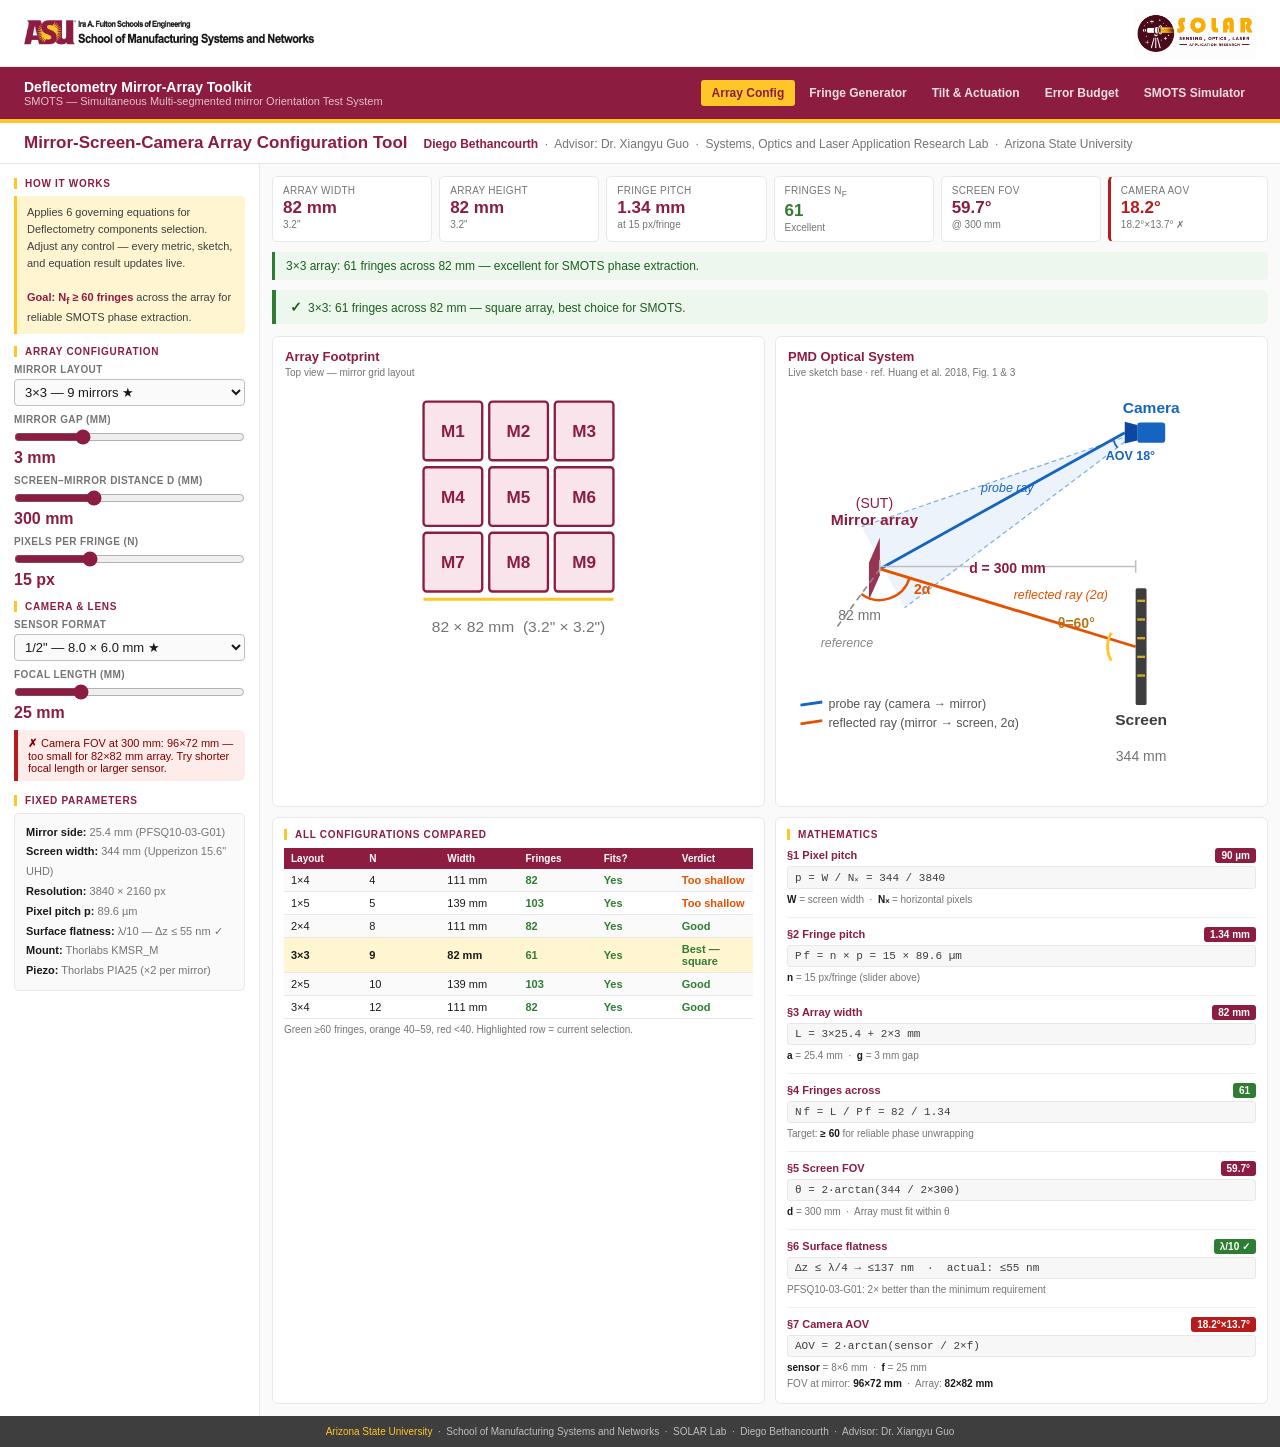
==== commit 38b69c76: "Add SMOTS algorithm, live simulator, node motorisation and lab branding Four changes, from the 20 Se" ====
--- a/index.html
+++ b/index.html
@@ -3,19 +3,25 @@
 <head>
 <meta charset="UTF-8">
 <meta name="viewport" content="width=device-width, initial-scale=1.0">
-<title>ASU Deflectometry — Array Configuration Tool</title>
+<title>Mirror-Screen-Camera Array Configuration Tool — Diego Bethancourth | ASU Deflectometry</title>
 <style>
 *{box-sizing:border-box;margin:0;padding:0}
 body{font-family:Arial,Helvetica,sans-serif;background:#FAFAFA;color:#191919;font-size:14px}
 .nav{background:#8C1D40;display:flex;align-items:center;gap:14px;padding:0 24px;height:52px;flex-wrap:wrap}
-.asu-mark{background:#FFC627;width:40px;height:40px;display:flex;align-items:center;justify-content:center;border-radius:3px;flex-shrink:0}
-.asu-mark span{color:#8C1D40;font-weight:900;font-size:17px;letter-spacing:-1px;font-family:Arial,sans-serif}
-.nav-text{color:#fff}.nav-text .t1{font-size:14px;font-weight:700;line-height:1.2}.nav-text .t2{font-size:11px;color:rgba(255,255,255,0.7)}
 .nav-links{margin-left:auto;display:flex;gap:3px;flex-wrap:wrap}
 .nav-links a{color:rgba(255,255,255,.85);text-decoration:none;font-size:12px;font-weight:700;padding:6px 11px;border-radius:3px;white-space:nowrap}
 .nav-links a:hover{background:rgba(255,255,255,.14);color:#fff}
 .nav-links a.active{background:#FFC627;color:#8C1D40}
 .gold-bar{height:4px;background:#FFC627}
+.brandbar{background:#fff;border-bottom:1px solid #E8E8E8;display:flex;align-items:center;justify-content:space-between;gap:18px;padding:7px 24px;flex-wrap:wrap}
+.brandbar img{display:block}
+.logo-asu{height:30px;width:auto}
+.logo-lab{height:52px;width:auto;mix-blend-mode:multiply}
+.nav-title .t1{font-size:14px;font-weight:700;line-height:1.2;color:#fff}
+.nav-title .t2{font-size:11px;color:rgba(255,255,255,0.72)}
+.byline{font-size:12px;color:#747474}
+.byline strong{color:#8C1D40}
+@media(max-width:760px){.logo-asu{height:22px}.logo-lab{height:32px}}
 .page-hdr{background:#fff;border-bottom:1px solid #E8E8E8;padding:10px 24px;display:flex;align-items:baseline;gap:16px;flex-wrap:wrap}
 .page-hdr h1{font-size:17px;font-weight:700;color:#8C1D40}.page-hdr p{font-size:12px;color:#747474}
 .app{display:grid;grid-template-columns:260px 1fr;gap:0;min-height:calc(100vh - 80px)}
@@ -64,24 +70,28 @@
 </head>
 <body>
 
+<div class="brandbar">
+  <img class="logo-asu" src="logos/ASU%20Logo%20School.png" alt="Arizona State University — Ira A. Fulton Schools of Engineering, School of Manufacturing Systems and Networks">
+  <img class="logo-lab" src="logos/SOLAR%20LAB%20LOGO.png" alt="SOLAR — Sensing, Optics, Laser Application Research">
+</div>
 <div class="nav">
-  <div class="asu-mark"><span>ASU</span></div>
-  <div class="nav-text">
-    <div class="t1">Deflectometry Research</div>
-    <div class="t2">School of Manufacturing Systems and Networks &nbsp;·&nbsp; Dr. Xiangyu Guo</div>
+  <div class="nav-title">
+    <div class="t1">Deflectometry Mirror-Array Toolkit</div>
+    <div class="t2">SMOTS &mdash; Simultaneous Multi-segmented mirror Orientation Test System</div>
   </div>
   <nav class="nav-links">
     <a href="index.html" class="active">Array Config</a>
     <a href="fringes.html">Fringe Generator</a>
     <a href="piezo.html">Tilt &amp; Actuation</a>
     <a href="budget.html">Error Budget</a>
+    <a href="simulator.html">SMOTS Simulator</a>
   </nav>
 </div>
 <div class="gold-bar"></div>
 
 <div class="page-hdr">
   <h1>Mirror-Screen-Camera Array Configuration Tool</h1>
-  <p>Weekly Progress &nbsp;·&nbsp; Diego Bethancourth &nbsp;·&nbsp; Arizona State University &nbsp;·&nbsp; ASU ID: 1238599780</p>
+  <p class="byline"><strong>Diego Bethancourth</strong> &nbsp;&middot;&nbsp; Advisor: Dr. Xiangyu Guo &nbsp;&middot;&nbsp; Systems, Optics and Laser Application Research Lab &nbsp;&middot;&nbsp; Arizona State University</p>
 </div>
 
 <div class="app">
@@ -197,8 +207,7 @@
 </div>
 
 <div class="footer">
-  <span>Arizona State University</span> &nbsp;&middot;&nbsp; School of Manufacturing Systems and Networks &nbsp;&middot;&nbsp;
-  Deflectometry Research &nbsp;&middot;&nbsp; Diego Bethancourth &nbsp;&middot;&nbsp; Advisor: Dr. Xiangyu Guo &nbsp;&middot;&nbsp; Weekly Progress Report
+  <span>Arizona State University</span> &nbsp;&middot;&nbsp; School of Manufacturing Systems and Networks &nbsp;&middot;&nbsp; SOLAR Lab &nbsp;&middot;&nbsp; Diego Bethancourth &nbsp;&middot;&nbsp; Advisor: Dr. Xiangyu Guo
 </div>
 
 <script>
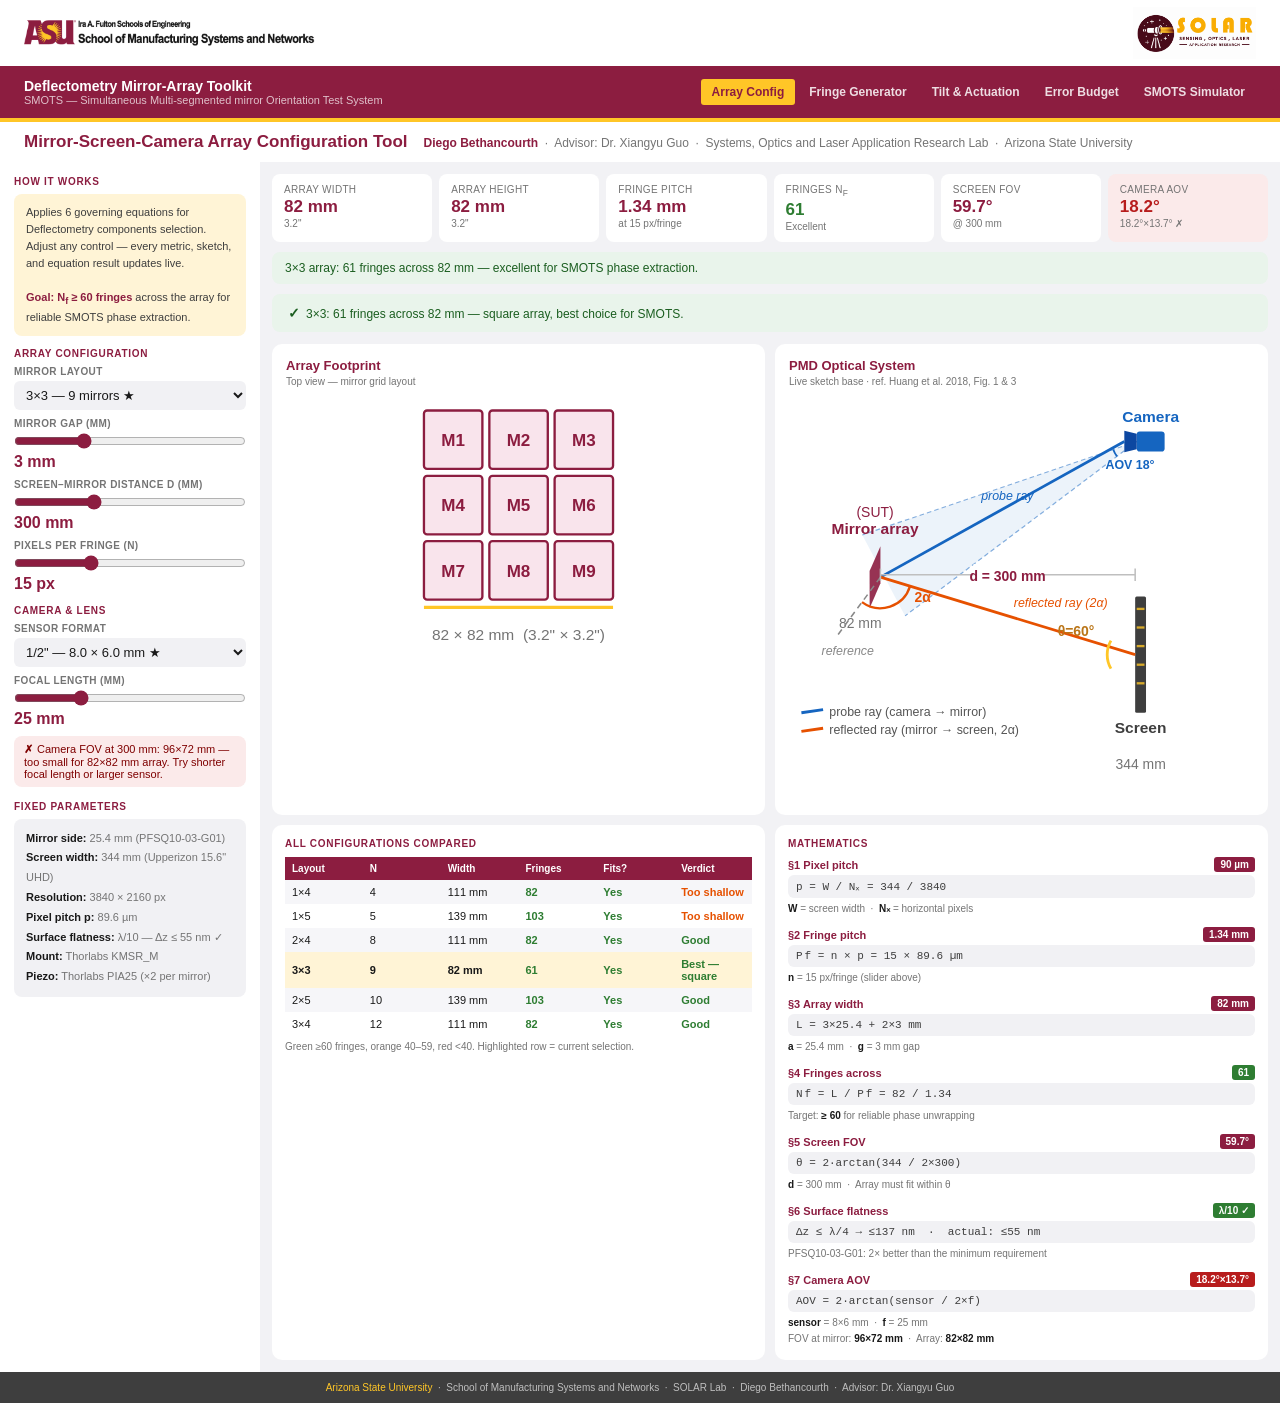
==== commit 2bf5778a: "Restyle every block as a borderless pastel panel Replaces the bordered / accent-striped block style " ====
--- a/index.html
+++ b/index.html
@@ -6,14 +6,14 @@
 <title>Mirror-Screen-Camera Array Configuration Tool — Diego Bethancourth | ASU Deflectometry</title>
 <style>
 *{box-sizing:border-box;margin:0;padding:0}
-body{font-family:Arial,Helvetica,sans-serif;background:#FAFAFA;color:#191919;font-size:14px}
+body{font-family:Arial,Helvetica,sans-serif;background:#F2F2F5;color:#191919;font-size:14px}
 .nav{background:#8C1D40;display:flex;align-items:center;gap:14px;padding:0 24px;height:52px;flex-wrap:wrap}
 .nav-links{margin-left:auto;display:flex;gap:3px;flex-wrap:wrap}
 .nav-links a{color:rgba(255,255,255,.85);text-decoration:none;font-size:12px;font-weight:700;padding:6px 11px;border-radius:3px;white-space:nowrap}
 .nav-links a:hover{background:rgba(255,255,255,.14);color:#fff}
 .nav-links a.active{background:#FFC627;color:#8C1D40}
 .gold-bar{height:4px;background:#FFC627}
-.brandbar{background:#fff;border-bottom:1px solid #E8E8E8;display:flex;align-items:center;justify-content:space-between;gap:18px;padding:7px 24px;flex-wrap:wrap}
+.brandbar{background:#fff;display:flex;align-items:center;justify-content:space-between;gap:18px;padding:7px 24px;flex-wrap:wrap}
 .brandbar img{display:block}
 .logo-asu{height:30px;width:auto}
 .logo-lab{height:52px;width:auto;mix-blend-mode:multiply}
@@ -22,48 +22,48 @@
 .byline{font-size:12px;color:#747474}
 .byline strong{color:#8C1D40}
 @media(max-width:760px){.logo-asu{height:22px}.logo-lab{height:32px}}
-.page-hdr{background:#fff;border-bottom:1px solid #E8E8E8;padding:10px 24px;display:flex;align-items:baseline;gap:16px;flex-wrap:wrap}
+.page-hdr{background:#fff;padding:10px 24px;display:flex;align-items:baseline;gap:16px;flex-wrap:wrap}
 .page-hdr h1{font-size:17px;font-weight:700;color:#8C1D40}.page-hdr p{font-size:12px;color:#747474}
 .app{display:grid;grid-template-columns:260px 1fr;gap:0;min-height:calc(100vh - 80px)}
-.left-col{background:#fff;border-right:1px solid #E8E8E8;padding:14px;display:flex;flex-direction:column;gap:12px}
+.left-col{background:#fff;padding:14px;display:flex;flex-direction:column;gap:12px}
 .right-col{padding:12px;display:flex;flex-direction:column;gap:10px}
-.sec-lbl{font-size:10px;font-weight:700;color:#8C1D40;text-transform:uppercase;letter-spacing:.07em;border-left:3px solid #FFC627;padding-left:8px;margin-bottom:7px}
+.sec-lbl{font-size:10px;font-weight:700;color:#8C1D40;text-transform:uppercase;letter-spacing:.07em;margin-bottom:7px}
 .ctrl-group{display:flex;flex-direction:column;gap:4px}
 .ctrl-group label{font-size:10px;font-weight:700;color:#747474;text-transform:uppercase;letter-spacing:.04em}
-.ctrl-group select{width:100%;font-size:13px;color:#191919;border:1px solid #BFBFBF;border-radius:4px;padding:4px 6px;background:#FAFAFA}
+.ctrl-group select{width:100%;font-size:13px;color:#191919;border:none;border-radius:6px;padding:6px 8px;background:#F1F1F4}
 .ctrl-group input[type=range]{width:100%;accent-color:#8C1D40}
 .ctrl-val{font-size:16px;font-weight:700;color:#8C1D40}
-.explainer{background:#FFF5D0;border-left:3px solid #FFC627;padding:8px 10px;font-size:11px;color:#3E3E3E;line-height:1.55;border-radius:0 4px 4px 0}
+.explainer{background:#FFF4D6;padding:10px 12px;font-size:11px;color:#3E3E3E;line-height:1.55;border-radius:8px}
 .explainer strong{color:#8C1D40}
-.fixed-box{background:#FAFAFA;border:1px solid #E8E8E8;border-radius:5px;padding:9px 11px}
+.fixed-box{background:#F1F1F4;border-radius:8px;padding:10px 12px}
 .mvar{font-size:11px;color:#747474;line-height:1.8}.mvar span{color:#191919;font-weight:700}
 .metrics-row{display:grid;grid-template-columns:repeat(6,1fr);gap:7px}
-.metric{background:#fff;border:1px solid #E8E8E8;border-radius:5px;padding:8px 10px}
+.metric{background:#fff;border-radius:8px;padding:10px 12px}
 .metric .ml{font-size:10px;color:#747474;text-transform:uppercase;letter-spacing:.03em;margin-bottom:2px}
 .metric .mv{font-size:17px;font-weight:700;color:#8C1D40}.metric .ms{font-size:10px;color:#747474;margin-top:1px}
-.status-ok{background:#edf7ed;border-left:3px solid #2e7d32;border-radius:0 4px 4px 0;padding:7px 11px;font-size:12px;color:#1b5e20}
-.status-warn{background:#fff8e1;border-left:3px solid #f9a825;border-radius:0 4px 4px 0;padding:7px 11px;font-size:12px;color:#4e342e}
+.status-ok{background:#E9F4EB;border-radius:8px;padding:9px 13px;font-size:12px;color:#1b5e20}
+.status-warn{background:#FDF2DA;border-radius:8px;padding:9px 13px;font-size:12px;color:#4e342e}
 .mid-row{display:grid;grid-template-columns:1fr 1fr;gap:10px}
-.panel{background:#fff;border:1px solid #E8E8E8;border-radius:6px;padding:12px}
+.panel{background:#fff;border-radius:10px;padding:14px}
 .panel-heading{font-size:13px;font-weight:700;color:#8C1D40;margin-bottom:3px}
 .panel-sub{font-size:10px;color:#747474;margin-bottom:8px}
 .bottom-row{display:grid;grid-template-columns:1fr 1fr;gap:10px}
-.card{background:#fff;border:1px solid #E8E8E8;border-radius:6px;padding:11px}
+.card{background:#fff;border-radius:10px;padding:13px}
 .comp-table{width:100%;border-collapse:collapse;font-size:11px;table-layout:fixed}
-.comp-table th{background:#8C1D40;color:#fff;padding:5px 7px;text-align:left;font-size:10px;font-weight:700}
-.comp-table td{padding:5px 7px;border-bottom:1px solid #E8E8E8}
-.comp-table tr.act td{background:#FFF5D0;font-weight:700}
-.comp-table tr:nth-child(even):not(.act) td{background:#FAFAFA}
+.comp-table th{background:#8C1D40;color:#fff;padding:6px 7px;text-align:left;font-size:10px;font-weight:700}
+.comp-table td{padding:6px 7px}
+.comp-table tr.act td{background:#FFF4D6;font-weight:700}
+.comp-table tr:nth-child(even):not(.act) td{background:#F6F6F9}
 .g{color:#2e7d32;font-weight:700}.m{color:#e65100;font-weight:700}.b{color:#b71c1c;font-weight:700}
-.math-block{margin-bottom:9px;padding-bottom:9px;border-bottom:1px solid #F0F0F0}
-.math-block:last-child{border-bottom:none;margin-bottom:0;padding-bottom:0}
+.math-block{margin-bottom:10px;padding-bottom:0}
+.math-block:last-child{margin-bottom:0}
 .math-title{font-size:11px;font-weight:700;color:#8C1D40;margin-bottom:3px;display:flex;justify-content:space-between;align-items:center}
 .live{background:#8C1D40;color:#fff;font-size:10px;font-weight:700;padding:2px 6px;border-radius:3px;white-space:nowrap}
-.formula{background:#F7F7F7;border:1px solid #E8E8E8;border-radius:3px;padding:4px 7px;font-family:"Courier New",monospace;font-size:11px;color:#3E3E3E;margin:3px 0}
+.formula{background:#F1F1F4;border-radius:6px;padding:5px 8px;font-family:"Courier New",monospace;font-size:11px;color:#3E3E3E;margin:3px 0}
 .mvar2{font-size:10px;color:#747474;line-height:1.6}.mvar2 span{color:#191919;font-weight:700}
-.verdict-good{background:#edf7ed;border-left:4px solid #2e7d32;border-radius:0 6px 6px 0;padding:9px 14px;font-size:12px;color:#1b5e20;font-weight:500;margin-bottom:2px}
-.verdict-warn{background:#fff8e1;border-left:4px solid #f9a825;border-radius:0 6px 6px 0;padding:9px 14px;font-size:12px;color:#6d4c00;font-weight:500;margin-bottom:2px}
-.verdict-bad{background:#fdecea;border-left:4px solid #b71c1c;border-radius:0 6px 6px 0;padding:9px 14px;font-size:12px;color:#7f0000;font-weight:500;margin-bottom:2px}
+.verdict-good{background:#E9F4EB;border-radius:8px;padding:11px 16px;font-size:12px;color:#1b5e20;font-weight:500;margin-bottom:2px}
+.verdict-warn{background:#FDF2DA;border-radius:8px;padding:11px 16px;font-size:12px;color:#6d4c00;font-weight:500;margin-bottom:2px}
+.verdict-bad{background:#FBEAEA;border-radius:8px;padding:11px 16px;font-size:12px;color:#7f0000;font-weight:500;margin-bottom:2px}
 .footer{background:#3E3E3E;color:#BFBFBF;font-size:10px;padding:10px 24px;text-align:center;margin-top:auto}
 .footer span{color:#FFC627}
 </style>
@@ -211,6 +211,10 @@
 </div>
 
 <script>
+// Highlighted metrics use a soft pastel wash rather than an accent rule, so no
+// block on the page carries a line.
+const TINT={'#2e7d32':'#E9F4EB','#e65100':'#FDF0E2','#b71c1c':'#FBEAEA','#8C1D40':'#F8ECF1','#f9a825':'#FDF2DA'};
+const tint=c=>TINT[c]||'#F1F1F4';
 const MIRROR=25.4, SW=344, PP=SW/3840;
 const cfgs={'1x4':{c:4,r:1},'1x5':{c:5,r:1},'2x4':{c:4,r:2},'3x3':{c:3,r:3},'2x5':{c:5,r:2},'3x4':{c:4,r:3}};
 
@@ -256,7 +260,7 @@
     <div class="metric"><div class="ml">Fringe pitch</div><div class="mv">${Pf.toFixed(2)} mm</div><div class="ms">at ${ppf} px/fringe</div></div>
     <div class="metric"><div class="ml">Fringes N<sub>f</sub></div><div class="mv" style="color:${vc}">${Math.round(Nf)}</div><div class="ms">${nfg?'Excellent':nfok?'Marginal':'Too few'}</div></div>
     <div class="metric"><div class="ml">Screen FOV</div><div class="mv">${fov.toFixed(1)}&deg;</div><div class="ms">@ ${dist} mm</div></div>
-    <div class="metric" style="border-left:3px solid ${camOk?'#2e7d32':'#b71c1c'}"><div class="ml">Camera AOV</div><div class="mv" style="color:${camOk?'#2e7d32':'#b71c1c'}">${aovH.toFixed(1)}&deg;</div><div class="ms">${aovH.toFixed(1)}&deg;&times;${aovV.toFixed(1)}&deg; ${camOk?'&#10003;':'&#10007;'}</div></div>`;
+    <div class="metric" style="background:${tint(camOk?'#2e7d32':'#b71c1c')}"><div class="ml">Camera AOV</div><div class="mv" style="color:${camOk?'#2e7d32':'#b71c1c'}">${aovH.toFixed(1)}&deg;</div><div class="ms">${aovH.toFixed(1)}&deg;&times;${aovV.toFixed(1)}&deg; ${camOk?'&#10003;':'&#10007;'}</div></div>`;
 
   const msg=!fits
     ?`Array width ${Math.round(W)} mm exceeds screen limit. Reduce columns or gap.`
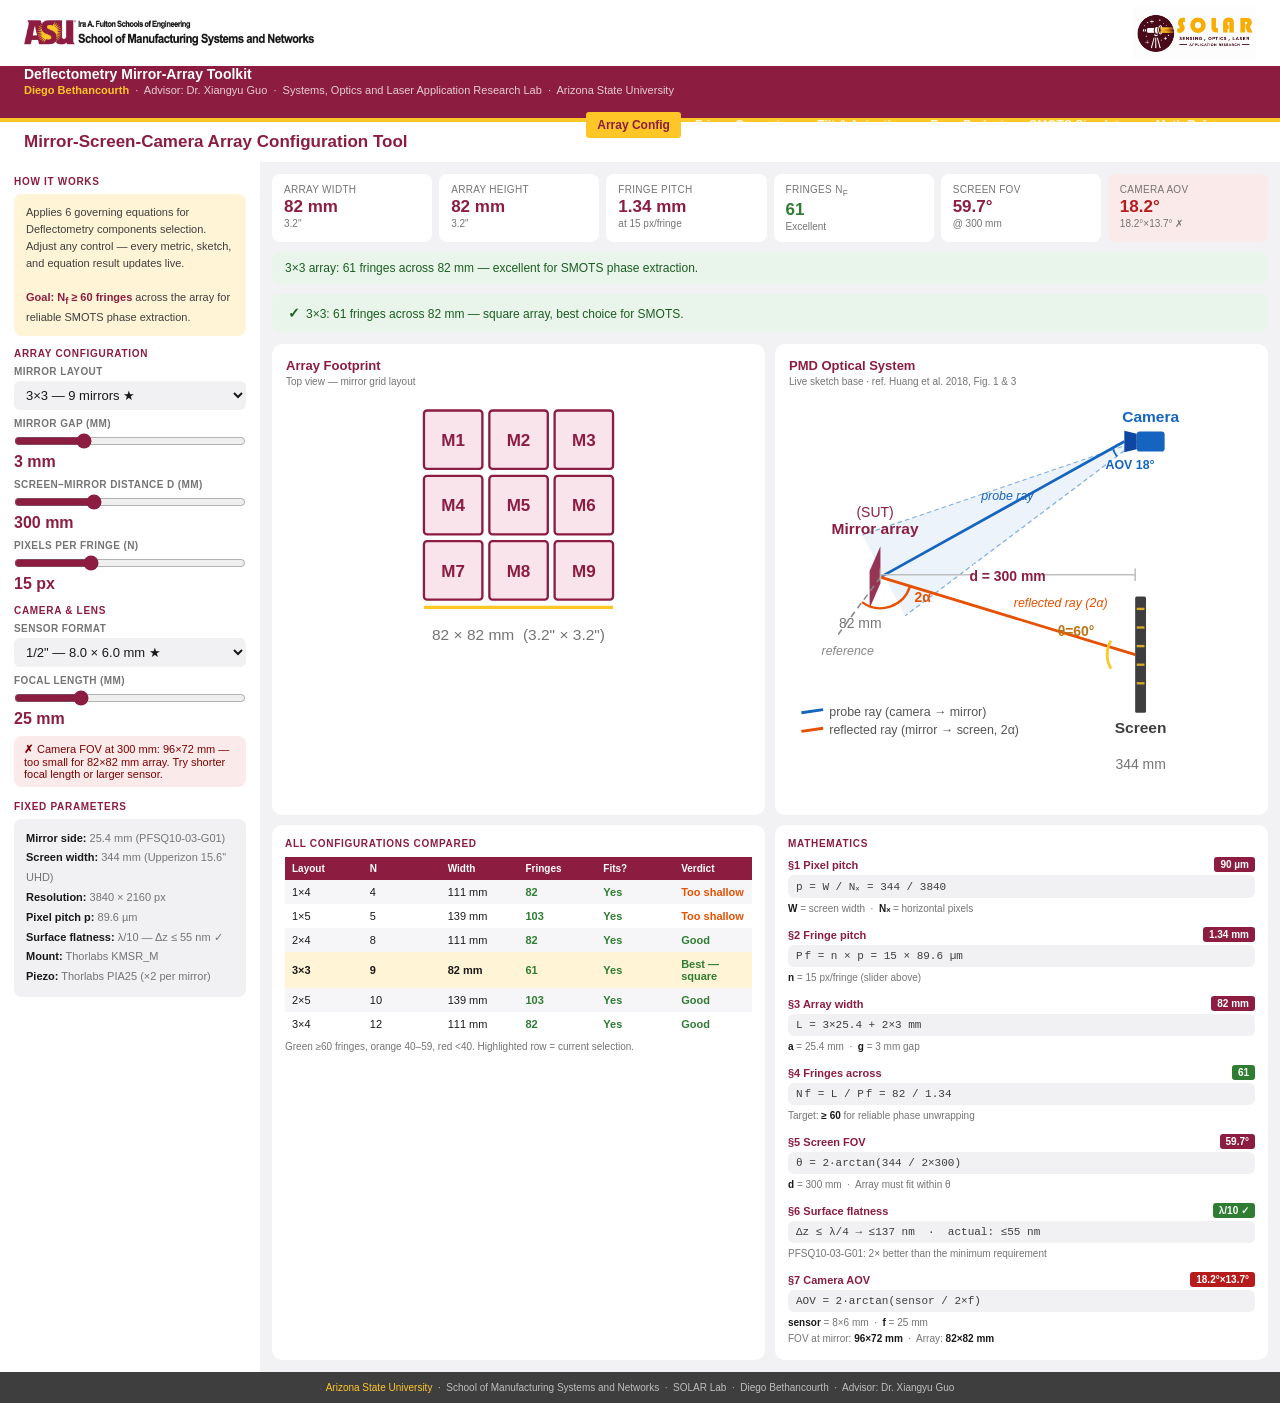
==== commit c531a743: "Add mathematical reference document, favicon, and header rearrangement Four requested changes.  1. H" ====
--- a/index.html
+++ b/index.html
@@ -3,6 +3,7 @@
 <head>
 <meta charset="UTF-8">
 <meta name="viewport" content="width=device-width, initial-scale=1.0">
+<link rel="icon" href="asu_icon.ico" sizes="any">
 <title>Mirror-Screen-Camera Array Configuration Tool — Diego Bethancourth | ASU Deflectometry</title>
 <style>
 *{box-sizing:border-box;margin:0;padding:0}
@@ -18,12 +19,14 @@
 .logo-asu{height:30px;width:auto}
 .logo-lab{height:52px;width:auto;mix-blend-mode:multiply}
 .nav-title .t1{font-size:14px;font-weight:700;line-height:1.2;color:#fff}
-.nav-title .t2{font-size:11px;color:rgba(255,255,255,0.72)}
+.nav-title .t2{font-size:11px;color:rgba(255,255,255,0.78);line-height:1.35}
+.nav-title .t2 strong{color:#FFC627;font-weight:700}
+.nav-title{min-width:0}
 .byline{font-size:12px;color:#747474}
 .byline strong{color:#8C1D40}
 @media(max-width:760px){.logo-asu{height:22px}.logo-lab{height:32px}}
 .page-hdr{background:#fff;padding:10px 24px;display:flex;align-items:baseline;gap:16px;flex-wrap:wrap}
-.page-hdr h1{font-size:17px;font-weight:700;color:#8C1D40}.page-hdr p{font-size:12px;color:#747474}
+.page-hdr h1{font-size:17px;font-weight:700;color:#8C1D40;margin:0}.page-hdr p{font-size:12px;color:#747474}
 .app{display:grid;grid-template-columns:260px 1fr;gap:0;min-height:calc(100vh - 80px)}
 .left-col{background:#fff;padding:14px;display:flex;flex-direction:column;gap:12px}
 .right-col{padding:12px;display:flex;flex-direction:column;gap:10px}
@@ -77,7 +80,7 @@
 <div class="nav">
   <div class="nav-title">
     <div class="t1">Deflectometry Mirror-Array Toolkit</div>
-    <div class="t2">SMOTS &mdash; Simultaneous Multi-segmented mirror Orientation Test System</div>
+    <div class="t2"><strong>Diego Bethancourth</strong> &nbsp;&middot;&nbsp; Advisor: Dr. Xiangyu Guo &nbsp;&middot;&nbsp; Systems, Optics and Laser Application Research Lab &nbsp;&middot;&nbsp; Arizona State University</div>
   </div>
   <nav class="nav-links">
     <a href="index.html" class="active">Array Config</a>
@@ -85,13 +88,13 @@
     <a href="piezo.html">Tilt &amp; Actuation</a>
     <a href="budget.html">Error Budget</a>
     <a href="simulator.html">SMOTS Simulator</a>
+      <a href="docs/math-reference.html">Math Reference</a>
   </nav>
 </div>
 <div class="gold-bar"></div>
 
 <div class="page-hdr">
   <h1>Mirror-Screen-Camera Array Configuration Tool</h1>
-  <p class="byline"><strong>Diego Bethancourth</strong> &nbsp;&middot;&nbsp; Advisor: Dr. Xiangyu Guo &nbsp;&middot;&nbsp; Systems, Optics and Laser Application Research Lab &nbsp;&middot;&nbsp; Arizona State University</p>
 </div>
 
 <div class="app">
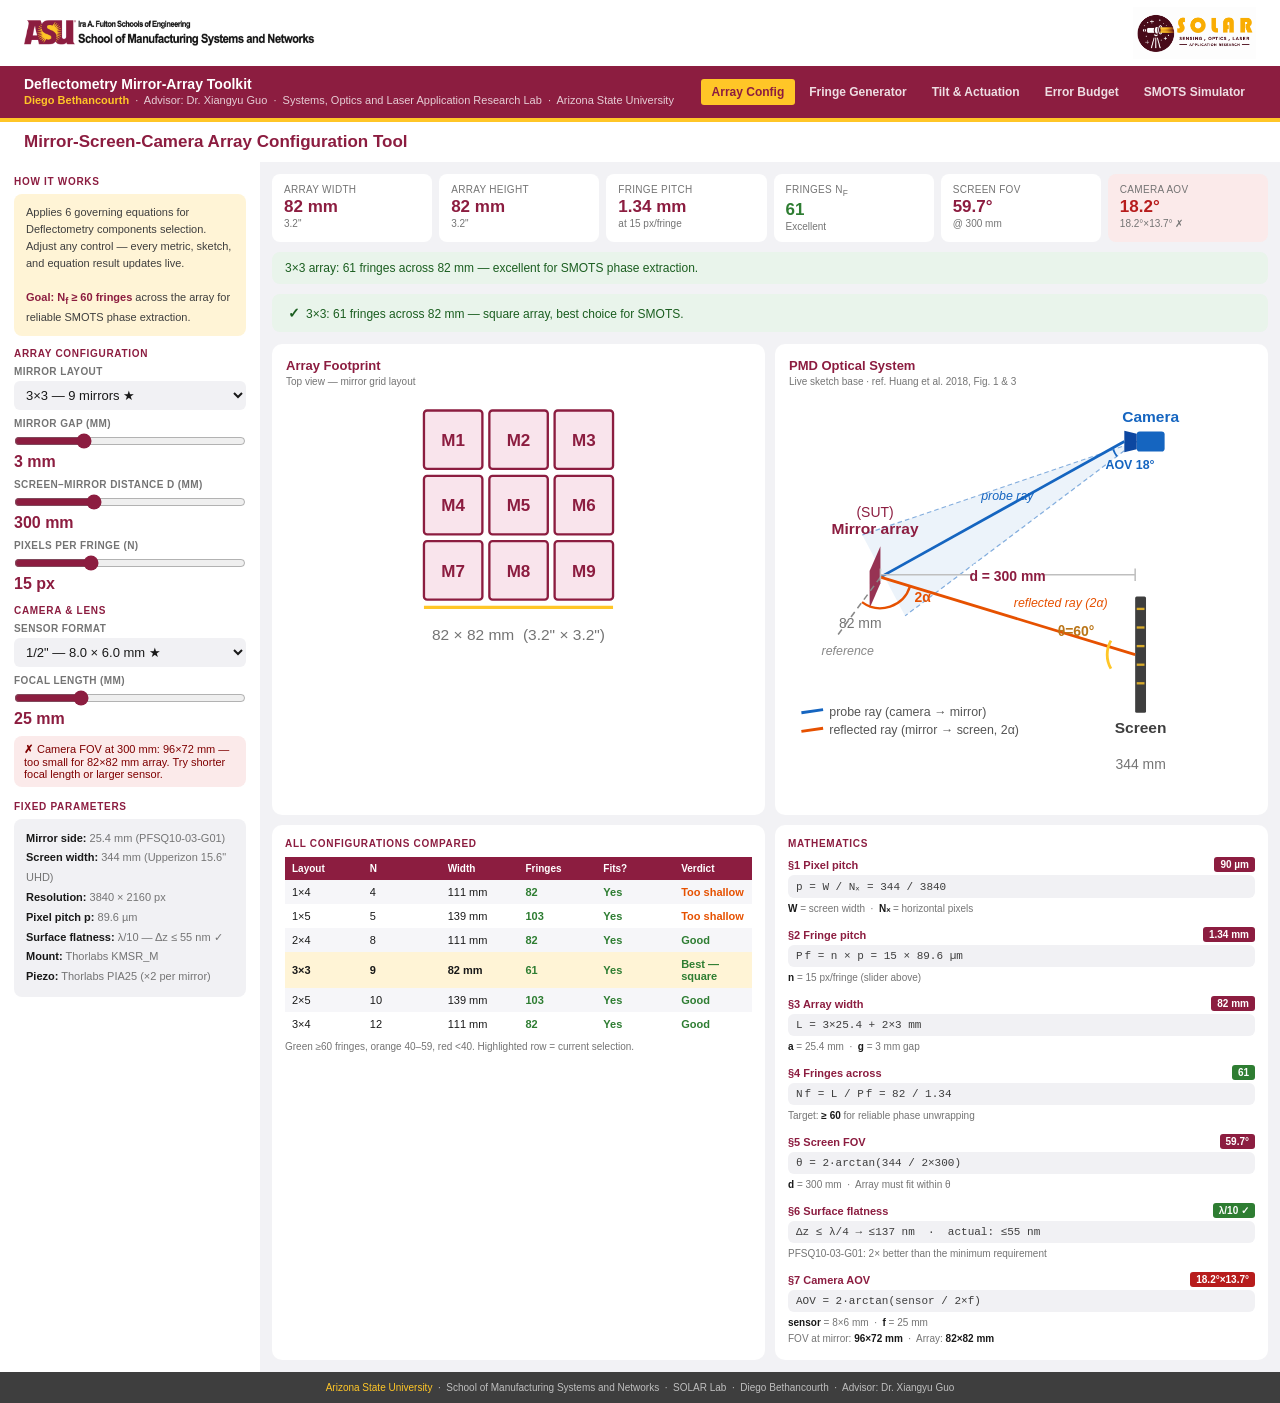
==== commit c51d0375: "Drop the Math Reference link from the site navigation The reference document is reached from the rep" ====
--- a/index.html
+++ b/index.html
@@ -88,7 +88,6 @@
     <a href="piezo.html">Tilt &amp; Actuation</a>
     <a href="budget.html">Error Budget</a>
     <a href="simulator.html">SMOTS Simulator</a>
-      <a href="docs/math-reference.html">Math Reference</a>
   </nav>
 </div>
 <div class="gold-bar"></div>
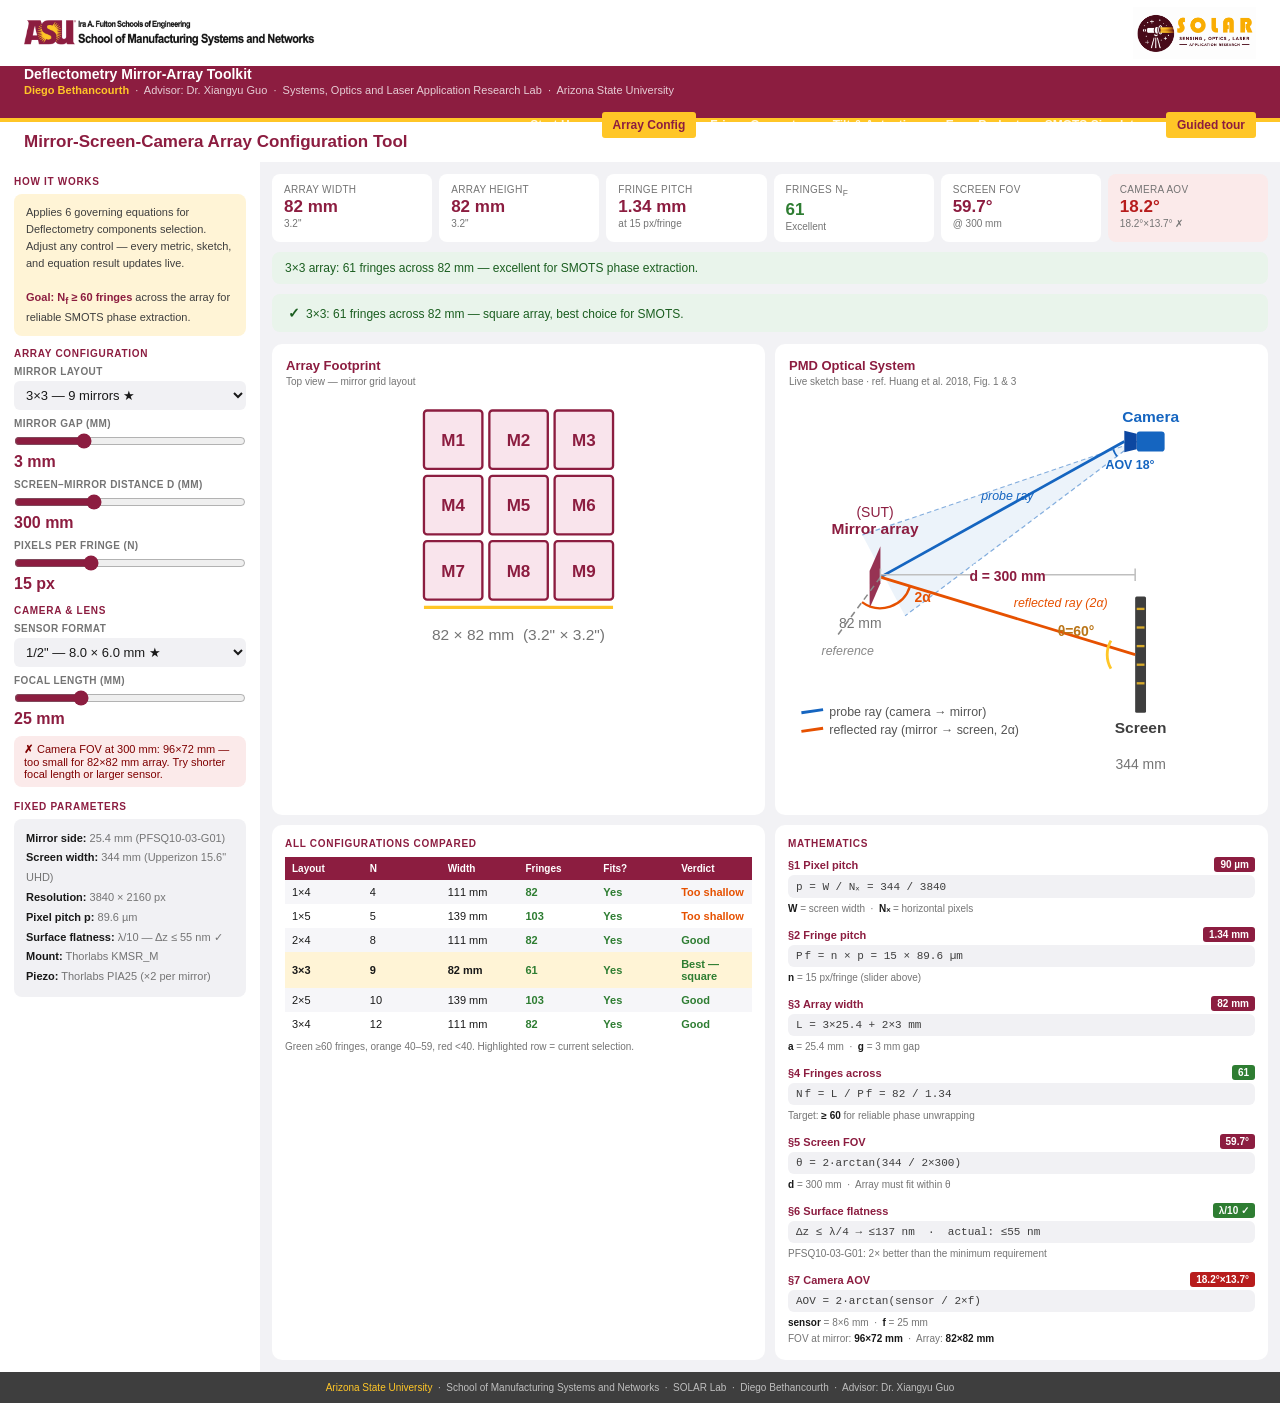
==== commit 88095d42: "Add a Start Here page with a flowchart, and a guided tour on every page Two pieces of onboarding, so" ====
--- a/index.html
+++ b/index.html
@@ -4,6 +4,7 @@
 <meta charset="UTF-8">
 <meta name="viewport" content="width=device-width, initial-scale=1.0">
 <link rel="icon" href="asu_icon.ico" sizes="any">
+<link rel="stylesheet" href="assets/tour.css">
 <title>Mirror-Screen-Camera Array Configuration Tool — Diego Bethancourth | ASU Deflectometry</title>
 <style>
 *{box-sizing:border-box;margin:0;padding:0}
@@ -83,6 +84,7 @@
     <div class="t2"><strong>Diego Bethancourth</strong> &nbsp;&middot;&nbsp; Advisor: Dr. Xiangyu Guo &nbsp;&middot;&nbsp; Systems, Optics and Laser Application Research Lab &nbsp;&middot;&nbsp; Arizona State University</div>
   </div>
   <nav class="nav-links">
+    <a href="guide.html">Start Here</a>
     <a href="index.html" class="active">Array Config</a>
     <a href="fringes.html">Fringe Generator</a>
     <a href="piezo.html">Tilt &amp; Actuation</a>
@@ -463,5 +465,43 @@
 
 update();
 </script>
+<script>window.TOUR_STEPS=[
+ {
+  "sel": "#arr",
+  "title": "Start with the layout",
+  "text": "Six candidate mirror layouts. The 3×3 is the as-built array. Everything else on this page recalculates the moment you change it."
+ },
+ {
+  "sel": "#ppf",
+  "title": "Pixels per fringe",
+  "text": "The single most influential control here. A finer fringe (smaller n) packs more fringes across the array, which the measurement needs — but below about 8 px the screen can no longer render a smooth sinusoid."
+ },
+ {
+  "sel": "#dist",
+  "title": "Screen–mirror distance",
+  "text": "Sets how much of the screen the array can see, and later divides into every slope error. Longer standoff is free accuracy — up to the point the screen no longer fills the field."
+ },
+ {
+  "sel": ".metrics-row",
+  "title": "The six live metrics",
+  "text": "Read left to right. The one that decides the design is <b>Fringes N<sub>f</sub></b>: target ≥ 60, marginal below 40."
+ },
+ {
+  "sel": "#cam-check",
+  "title": "Does the lens cover the array?",
+  "text": "Green means the camera sees the whole array at this distance. Red means it does not — shorten the focal length or use a larger sensor."
+ },
+ {
+  "sel": "#comp",
+  "title": "All layouts at once",
+  "text": "Every candidate scored on the same criteria, so you can see what you are giving up by choosing one over another."
+ },
+ {
+  "sel": "#math",
+  "title": "The mathematics panel",
+  "text": "Every equation with its current numbers substituted in. Move a slider on the left and watch the terms change here — that is the fastest way to learn what each control really does."
+ }
+];</script>
+<script src="assets/tour.js"></script>
 </body>
 </html>
--- a/assets/tour.css
+++ b/assets/tour.css
@@ -0,0 +1,25 @@
+/* Guided tour chrome. Pastel blocks, no outlines, matching the toolkit. */
+.tour-launch{background:#FFC627;color:#8C1D40;border:none;border-radius:3px;
+  font-family:Arial,Helvetica,sans-serif;font-size:12px;font-weight:700;
+  padding:6px 11px;cursor:pointer;margin-left:6px;white-space:nowrap}
+.tour-launch:hover{background:#ffd75e}
+/* transparent by default: the spotlight's own ring dims the page, so a second
+   layer here would darken it twice. Only when there is nothing to spotlight
+   does this shade do the dimming itself. */
+.tour-shade{display:none;position:fixed;inset:0;background:transparent;z-index:9000}
+.tour-shade.dim{background:rgba(25,25,25,.5)}
+.tour-spot{display:none;position:fixed;z-index:9001;border-radius:10px;pointer-events:none;
+  box-shadow:0 0 0 9999px rgba(25,25,25,.5),0 0 0 3px #FFC627;transition:all .18s ease}
+.tour-tip{display:none;position:fixed;z-index:9002;width:330px;background:#fff;border-radius:12px;
+  padding:16px 18px;box-shadow:0 12px 34px rgba(0,0,0,.24);font-family:Arial,Helvetica,sans-serif}
+.tour-tip .tour-step{font-size:10px;font-weight:700;color:#8C1D40;text-transform:uppercase;
+  letter-spacing:.06em;margin-bottom:5px}
+.tour-tip h4{font-size:14px;color:#191919;margin:0 0 6px}
+.tour-tip p{font-size:12px;line-height:1.55;color:#3E3E3E;margin:0 0 13px}
+.tour-btns{display:flex;gap:7px;flex-wrap:wrap}
+.tour-b{background:#8C1D40;color:#fff;border:none;border-radius:6px;padding:7px 13px;
+  font-size:11px;font-weight:700;cursor:pointer;font-family:inherit}
+.tour-b:hover{background:#6d1631}
+.tour-b.alt{background:#F6E7EE;color:#8C1D40}
+.tour-b.ghost{background:transparent;color:#747474;margin-left:auto}
+body.tour-on{overflow:hidden}
